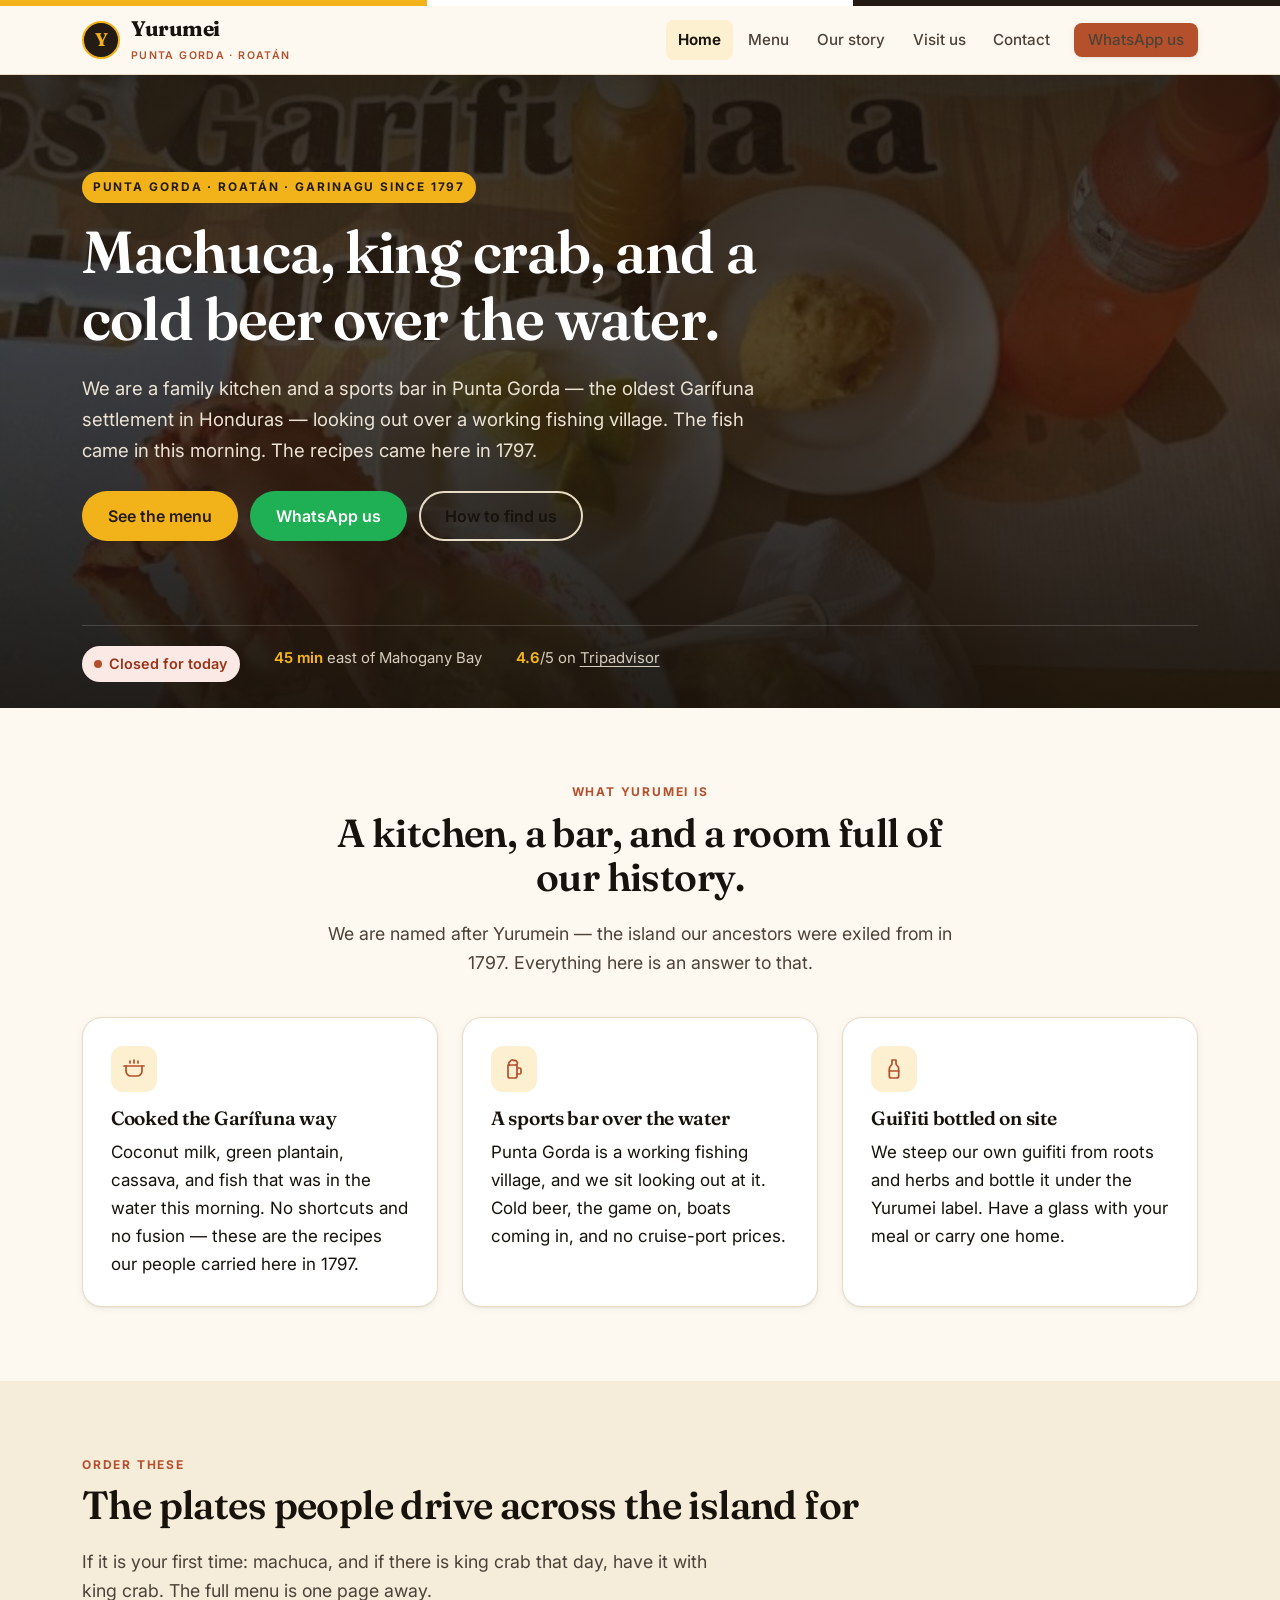
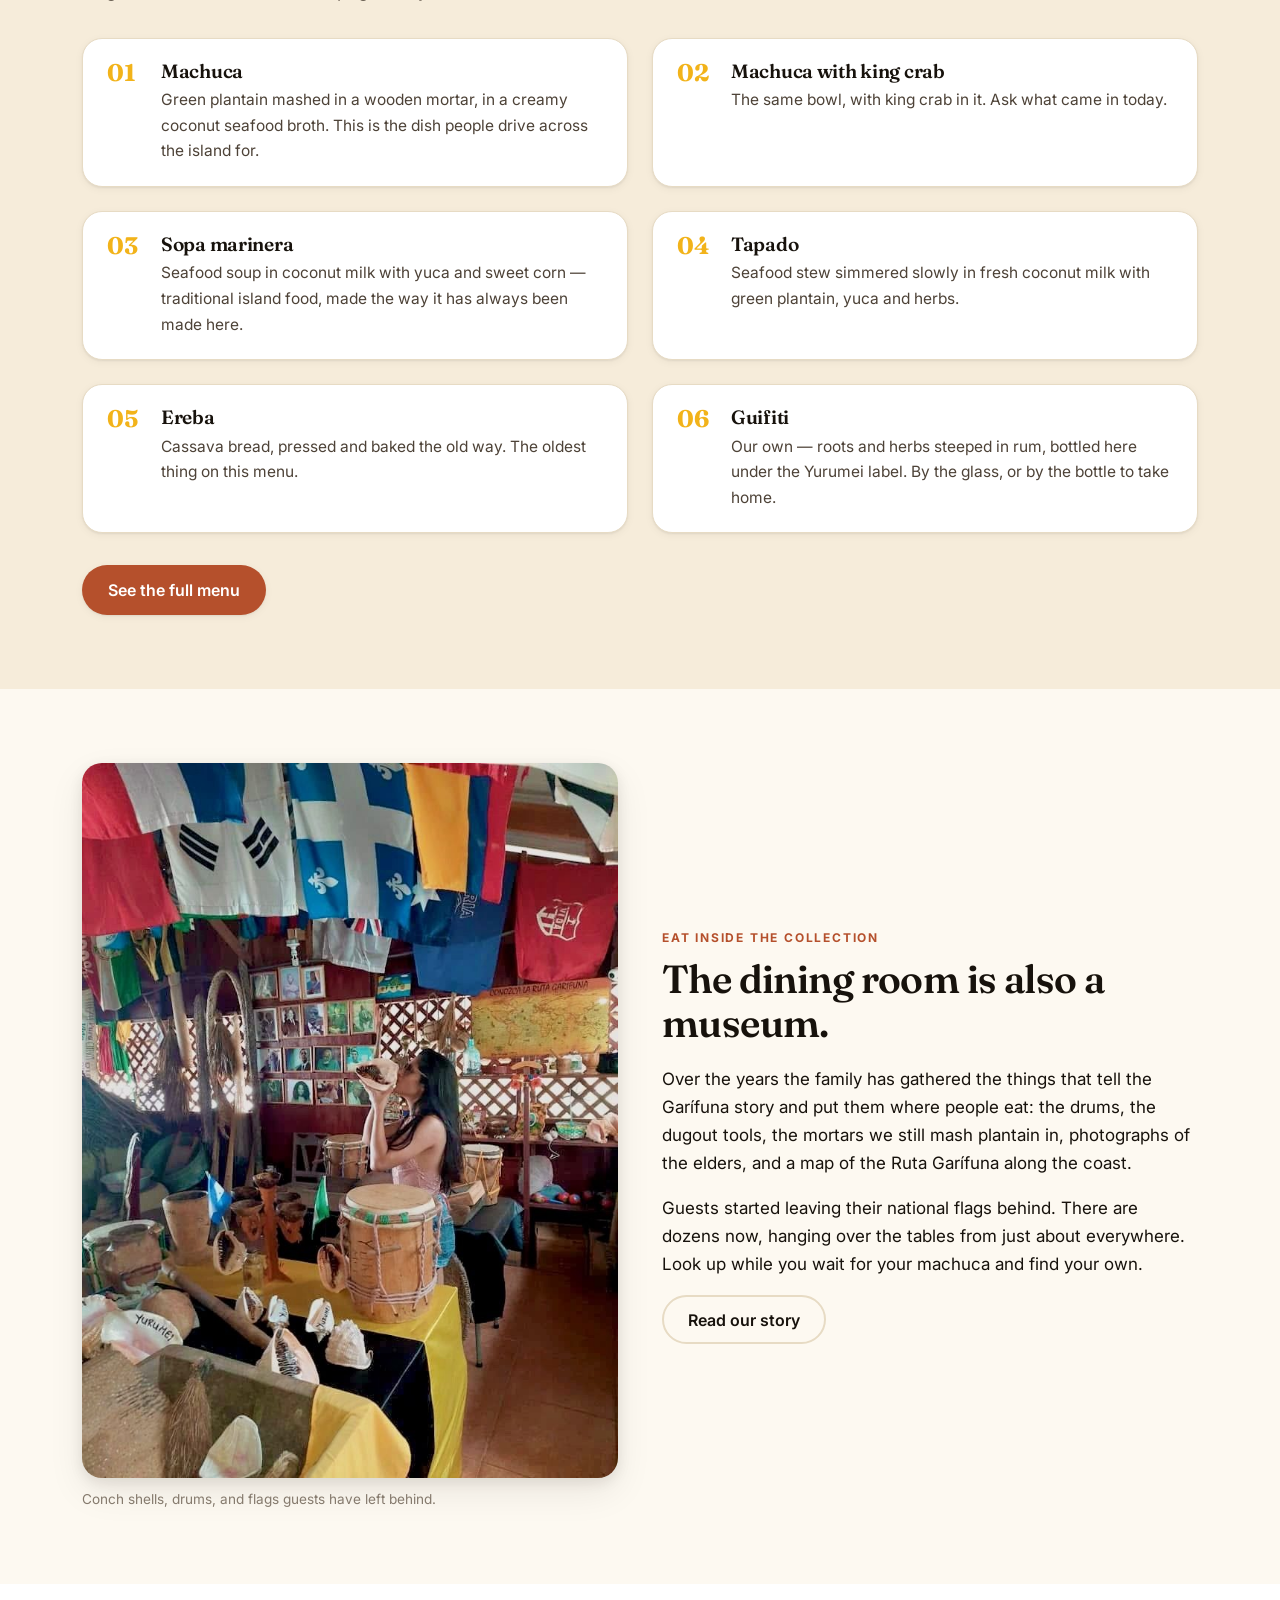
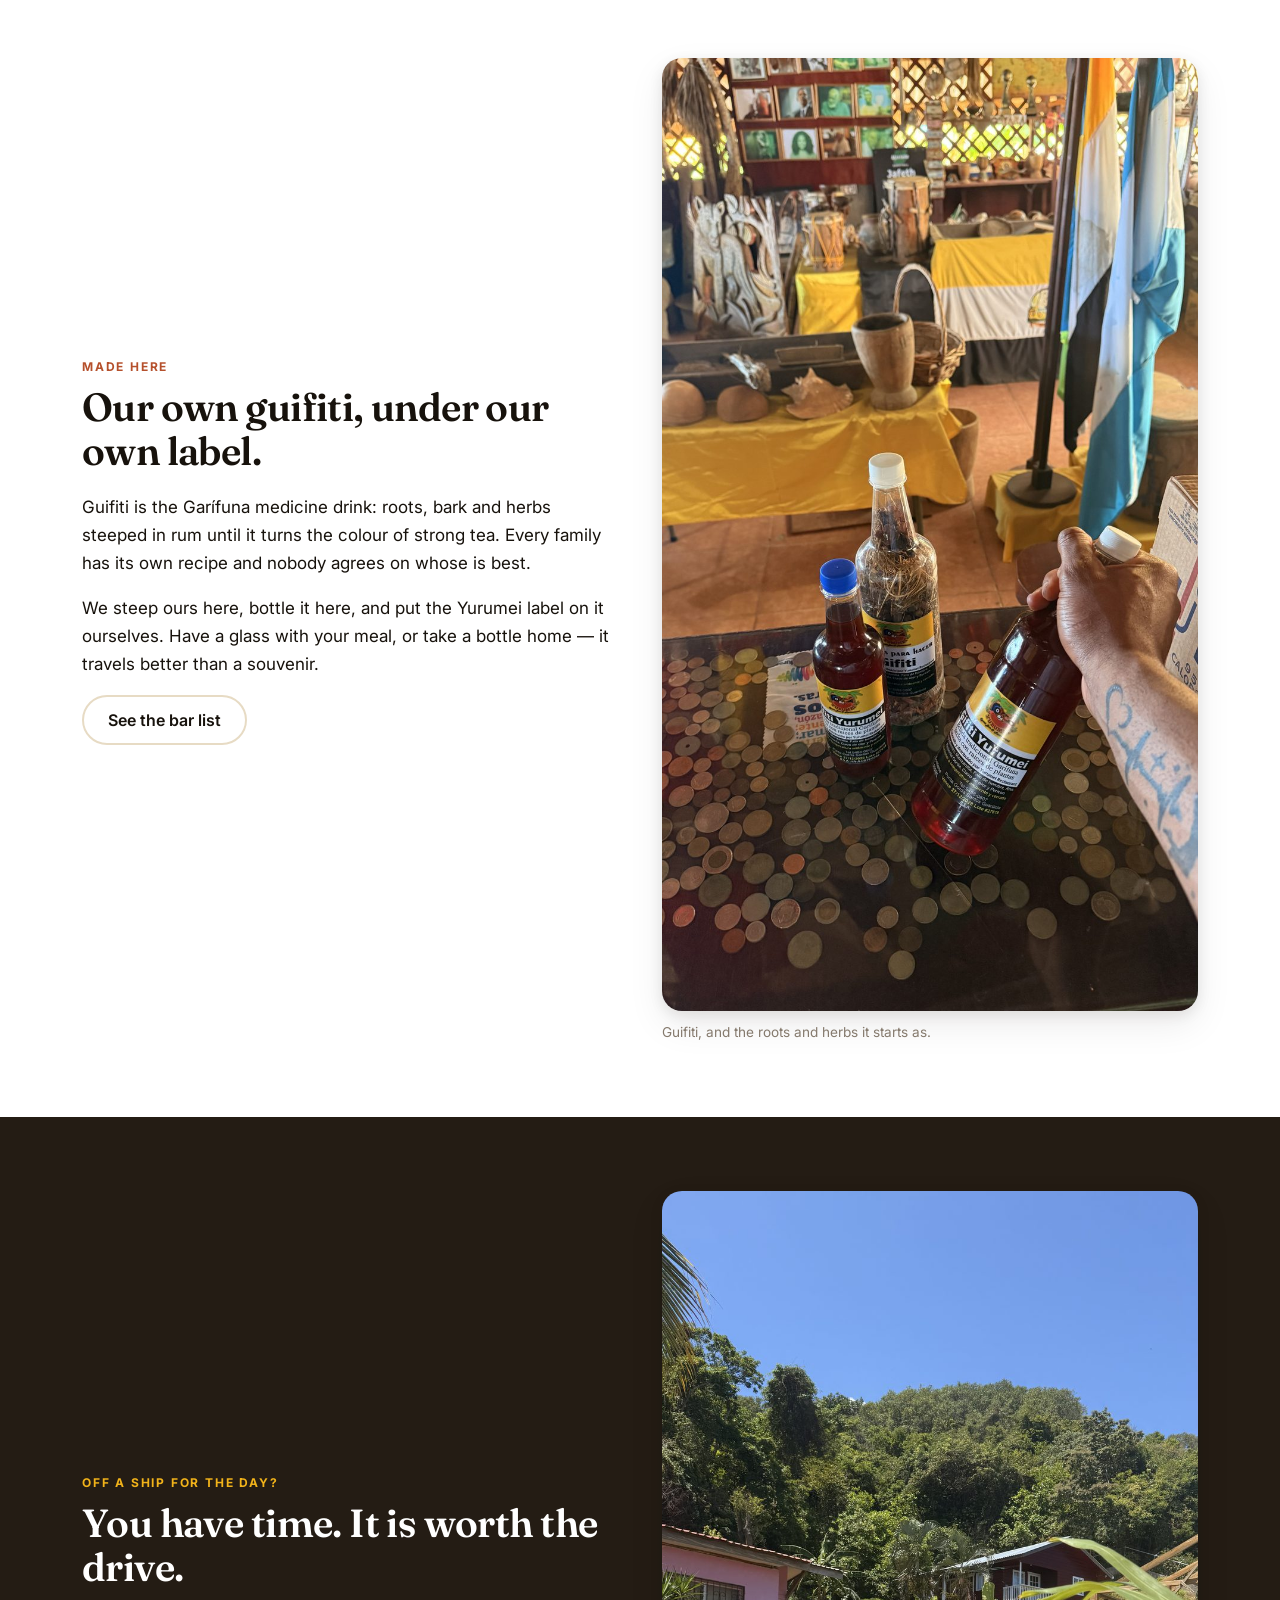
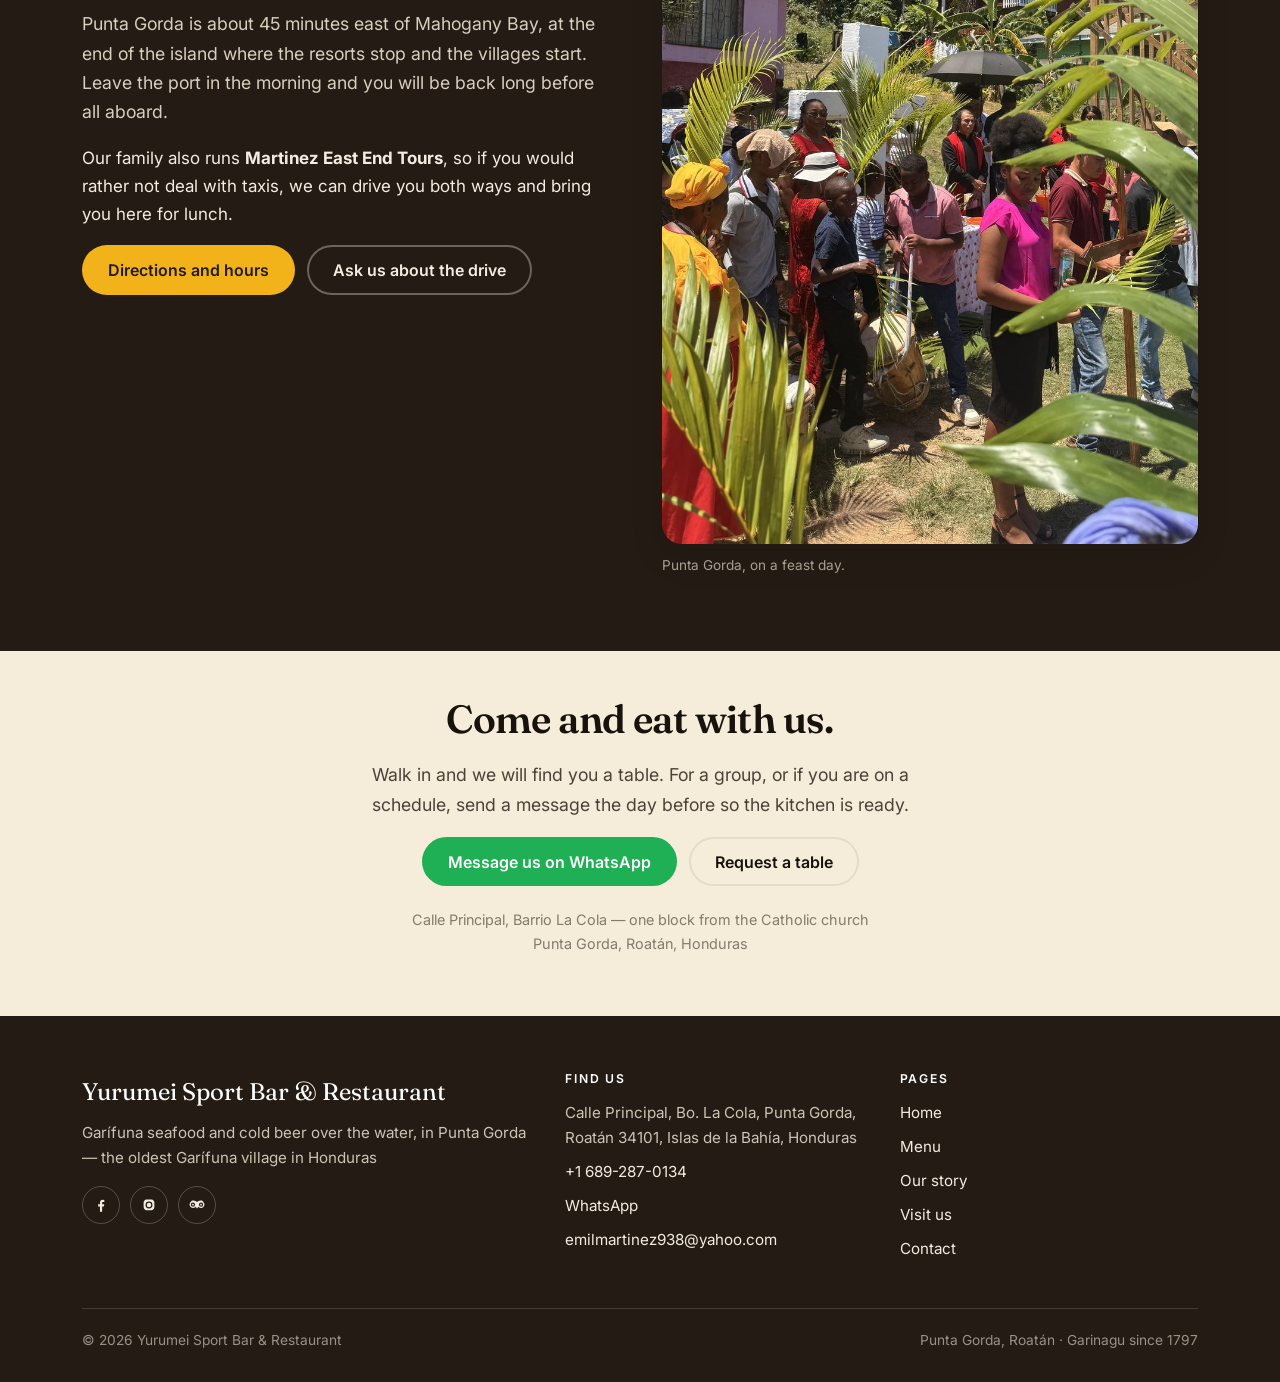
==== index.html @ ad124160 "Build the Yurumei restaurant website A static site for the family restaurant in Punta Gorda — six pa" ====
<!DOCTYPE html>
<html lang="en">
<head>
<meta charset="utf-8">
<meta name="viewport" content="width=device-width, initial-scale=1">
<title>Yurumei Sport Bar &amp; Restaurant | Garífuna seafood in Punta Gorda, Roatán</title>
<meta name="description" content="Garífuna seafood and cold beer over the water in Punta Gorda, Roatán. Machuca with king crab, sopa marinera, tapado, ereba and our own bottled guifiti — in the oldest Garífuna village in Honduras, on the east end of the island.">
<meta name="theme-color" content="#241c14">
<meta property="og:type" content="restaurant">
<meta property="og:title" content="Yurumei Sport Bar &amp; Restaurant | Punta Gorda, Roatán">
<meta property="og:description" content="Machuca with king crab, sopa marinera and our own guifiti, cooked the Garífuna way in Punta Gorda — the oldest Garífuna settlement in Honduras.">
<meta property="og:image" content="assets/img/tapado-lobster.jpg">
<meta property="og:locale" content="en_US">
<link rel="icon" href="data:image/svg+xml,%3Csvg xmlns='http://www.w3.org/2000/svg' viewBox='0 0 40 40'%3E%3Ccircle cx='20' cy='20' r='19' fill='%23241c14'/%3E%3Cpath d='M8 13h24M8 20h24M8 27h24' stroke='%23f2b31a' stroke-width='4.5' stroke-linecap='round'/%3E%3C/svg%3E">
<link rel="preconnect" href="https://fonts.googleapis.com">
<link rel="preconnect" href="https://fonts.gstatic.com" crossorigin>
<link rel="stylesheet" href="https://fonts.googleapis.com/css2?family=Fraunces:opsz,wght@9..144,500;9..144,600;9..144,700&family=Inter:wght@400;500;600;700&display=swap">
<link rel="stylesheet" href="assets/css/site.css">
</head>
<body data-schema>
<a class="skip" href="#main">Skip to content</a>
<div data-render="header"></div>

<main id="main">

  <!-- ================= HERO ================= -->
  <section class="hero">
    <div class="hero__media">
      <img src="assets/img/tapado-lobster.jpg" alt="A bowl of Garífuna seafood in coconut broth with lobster, machuca and lime on a yellow table">
    </div>
    <div class="wrap">
      <div class="hero__in">
        <span class="hero__kicker">Punta Gorda &middot; Roat&aacute;n &middot; Garinagu since 1797</span>
        <h1>Machuca, king crab, and a cold beer over the water.</h1>
        <p>We are a family kitchen and a sports bar in Punta Gorda &mdash; the oldest
           Garífuna settlement in Honduras &mdash; looking out over a working fishing
           village. The fish came in this morning. The recipes came here in 1797.</p>
        <div class="btn-row">
          <a class="btn btn--sun" href="menu.html">See the menu</a>
          <a class="btn btn--wa" data-wa="Hello Yurumei! I would like to ask about a table.">WhatsApp us</a>
          <a class="btn btn--ghost" href="visit.html">How to find us</a>
        </div>
      </div>
      <div class="hero__facts">
        <span data-render="open-now"></span>
        <span><b>45 min</b> east of Mahogany Bay</span>
        <span><b data-site="rating">4.6</b>/5 on <a data-ta target="_blank" rel="noopener" style="color:inherit">Tripadvisor</a></span>
      </div>
    </div>
  </section>

  <!-- ================= WHAT THIS PLACE IS ================= -->
  <section class="section">
    <div class="wrap">
      <div class="narrow center" style="margin-bottom:40px">
        <p class="eyebrow">What Yurumei is</p>
        <h2>A kitchen, a bar, and a room full of our history.</h2>
        <p class="lede">We are named after Yurumein &mdash; the island our ancestors were
           exiled from in 1797. Everything here is an answer to that.</p>
      </div>
      <div class="grid grid--3" data-render="pillars"></div>
    </div>
  </section>

  <!-- ================= SIGNATURE DISHES ================= -->
  <section class="section section--cream">
    <div class="wrap">
      <p class="eyebrow">Order these</p>
      <h2>The plates people drive across the island for</h2>
      <p class="lede narrow" style="margin-inline:0;margin-bottom:32px">
        If it is your first time: machuca, and if there is king crab that day, have it
        with king crab. The full menu is one page away.</p>
      <div class="grid grid--2" data-render="signatures"></div>
      <div class="btn-row" style="margin-top:32px">
        <a class="btn btn--primary" href="menu.html">See the full menu</a>
      </div>
    </div>
  </section>

  <!-- ================= THE COLLECTION ================= -->
  <section class="section">
    <div class="wrap split">
      <figure class="split__media" style="margin:0">
        <img src="assets/img/museum-drums.jpg" alt="Inside Yurumei: Garífuna drums, conch shells carved with the restaurant's name, family photographs and flags">
        <figcaption>Conch shells, drums, and flags guests have left behind.</figcaption>
      </figure>
      <div>
        <p class="eyebrow">Eat inside the collection</p>
        <h2>The dining room is also a museum.</h2>
        <p>Over the years the family has gathered the things that tell the Garífuna
           story and put them where people eat: the drums, the dugout tools, the
           mortars we still mash plantain in, photographs of the elders, and a map of
           the Ruta Garífuna along the coast.</p>
        <p>Guests started leaving their national flags behind. There are dozens now,
           hanging over the tables from just about everywhere. Look up while you wait
           for your machuca and find your own.</p>
        <a class="btn btn--ghost" href="about.html">Read our story</a>
      </div>
    </div>
  </section>

  <!-- ================= GUIFITI ================= -->
  <section class="section section--white">
    <div class="wrap split split--flip">
      <figure class="split__media" style="margin:0">
        <img src="assets/img/guifiti-bottles.jpg" alt="Bottles of guifiti with the Yurumei label, next to a jar of the roots and herbs it is made from">
        <figcaption>Guifiti, and the roots and herbs it starts as.</figcaption>
      </figure>
      <div>
        <p class="eyebrow">Made here</p>
        <h2>Our own guifiti, under our own label.</h2>
        <p>Guifiti is the Garífuna medicine drink: roots, bark and herbs steeped in
           rum until it turns the colour of strong tea. Every family has its own
           recipe and nobody agrees on whose is best.</p>
        <p>We steep ours here, bottle it here, and put the Yurumei label on it
           ourselves. Have a glass with your meal, or take a bottle home &mdash; it
           travels better than a souvenir.</p>
        <a class="btn btn--ghost" href="menu.html#drink">See the bar list</a>
      </div>
    </div>
  </section>

  <!-- ================= COMING FROM THE PORT ================= -->
  <section class="section section--char">
    <div class="wrap">
      <div class="split">
        <div>
          <p class="eyebrow">Off a ship for the day?</p>
          <h2>You have time. It is worth the drive.</h2>
          <p class="lede">Punta Gorda is about 45 minutes east of Mahogany Bay, at the
             end of the island where the resorts stop and the villages start. Leave the
             port in the morning and you will be back long before all&nbsp;aboard.</p>
          <p>Our family also runs <strong>Martinez East End Tours</strong>, so if you
             would rather not deal with taxis, we can drive you both ways and bring you
             here for lunch.</p>
          <div class="btn-row">
            <a class="btn btn--sun" href="visit.html">Directions and hours</a>
            <a class="btn btn--ghost" data-wa="Hello! We are coming off a cruise ship and would like to eat at Yurumei. Can you help with the drive?">Ask us about the drive</a>
          </div>
        </div>
        <figure class="split__media" style="margin:0">
          <img src="assets/img/punta-gorda.jpg" alt="Punta Gorda village on a feast day, with drums and palm fronds">
          <figcaption style="color:#a89e91">Punta Gorda, on a feast day.</figcaption>
        </figure>
      </div>
    </div>
  </section>

  <!-- ================= CTA ================= -->
  <section class="section section--tight section--cream">
    <div class="wrap center narrow">
      <h2>Come and eat with us.</h2>
      <p class="lede">Walk in and we will find you a table. For a group, or if you are
         on a schedule, send a message the day before so the kitchen is ready.</p>
      <div class="btn-row btn-row--center">
        <a class="btn btn--wa" data-wa="Hello Yurumei! I would like to request a table.">Message us on WhatsApp</a>
        <a class="btn btn--ghost" href="contact.html">Request a table</a>
      </div>
      <p class="small" style="margin-top:22px"><span data-site="street"></span><br><span data-site="village"></span>, Roat&aacute;n, Honduras</p>
    </div>
  </section>

</main>

<div data-render="footer"></div>
<script src="assets/js/data.js"></script>
<script src="assets/js/app.js"></script>
</body>
</html>
---- assets/css/site.css ----
/* =====================================================================
   Yurumei Restaurante — stylesheet
   Palette drawn from the Garífuna flag (black, white, yellow) with the
   sea and the terracotta floor of the dining room.
   ===================================================================== */

:root{
  --ink:        #17120c;
  --ink-soft:   #4d4237;
  --ink-faint:  #857a6d;
  --char:       #241c14;   /* deep brown-black, the flag's black */
  --yellow:     #f2b31a;   /* the flag's yellow */
  --yellow-lit: #ffd469;
  --yellow-pale:#fdf0d0;
  --terra:      #b5502c;   /* the floor tiles */
  --terra-dark: #8f3d1f;
  --sea:        #0e7f8c;
  --sea-deep:   #0a5a63;
  --cream:      #fdf9f1;
  --cream-deep: #f6ecda;
  --white:      #ffffff;
  --line:       #e7dbc4;

  --radius:    12px;
  --radius-lg: 20px;
  --shadow-sm: 0 1px 2px rgba(23,18,12,.06), 0 2px 8px rgba(23,18,12,.05);
  --shadow:    0 4px 14px rgba(23,18,12,.09), 0 14px 36px rgba(23,18,12,.08);
  --shadow-lg: 0 10px 28px rgba(23,18,12,.14), 0 28px 64px rgba(23,18,12,.16);

  --serif: "Fraunces", "Iowan Old Style", Georgia, "Times New Roman", serif;
  --sans:  "Inter", -apple-system, BlinkMacSystemFont, "Segoe UI", Roboto, Helvetica, Arial, sans-serif;

  --wrap: 1160px;
  --header-h: 68px;
}

*,*::before,*::after{ box-sizing:border-box; }

html{ scroll-behavior:smooth; -webkit-text-size-adjust:100%; scroll-padding-top:var(--header-h); }
@media (prefers-reduced-motion:reduce){
  html{ scroll-behavior:auto; }
  *,*::before,*::after{ animation-duration:.001ms!important; transition-duration:.001ms!important; }
}

body{
  margin:0;
  font-family:var(--sans);
  font-size:17px;
  line-height:1.65;
  color:var(--ink);
  background:var(--cream);
  -webkit-font-smoothing:antialiased;
}

img{ max-width:100%; display:block; }
a{ color:var(--sea); text-underline-offset:3px; }
a:hover{ color:var(--sea-deep); }

h1,h2,h3,h4{
  font-family:var(--serif);
  font-weight:600;
  line-height:1.13;
  letter-spacing:-.015em;
  color:var(--ink);
  margin:0 0 .5em;
}
h1{ font-size:clamp(2.1rem, 5.4vw, 3.7rem); }
h2{ font-size:clamp(1.6rem, 3.4vw, 2.45rem); }
h3{ font-size:1.2rem; }
p{ margin:0 0 1em; }

.wrap{ width:100%; max-width:var(--wrap); margin-inline:auto; padding-inline:22px; }
.section{ padding:74px 0; }
.section--tight{ padding:46px 0; }
.section--cream{ background:var(--cream-deep); }
.section--white{ background:var(--white); }
.section--char{ background:var(--char); color:#f3ece0; }
.section--char h2,.section--char h3{ color:var(--white); }
.section--char .lede{ color:#d8cebe; }
.center{ text-align:center; }
.narrow{ max-width:660px; margin-inline:auto; }

.eyebrow{
  font-size:.75rem; font-weight:700; letter-spacing:.15em; text-transform:uppercase;
  color:var(--terra); margin:0 0 .7em;
}
.section--char .eyebrow{ color:var(--yellow); }
.lede{ font-size:1.11rem; color:var(--ink-soft); }
.small{ font-size:.9rem; color:var(--ink-faint); }

/* The flag stripe — black / white / yellow. Used as a divider motif. */
.stripe{ height:6px; display:flex; }
.stripe i{ flex:1; }
.stripe i:nth-child(1){ background:var(--yellow); }
.stripe i:nth-child(2){ background:var(--white); }
.stripe i:nth-child(3){ background:var(--char); }

/* ---------- buttons ---------- */
.btn{
  display:inline-flex; align-items:center; justify-content:center; gap:.5em;
  font-family:var(--sans); font-size:1rem; font-weight:600; line-height:1;
  padding:.92em 1.5em; border:2px solid transparent; border-radius:999px;
  cursor:pointer; text-decoration:none; transition:transform .12s, box-shadow .12s, background .12s;
}
.btn:hover{ transform:translateY(-1px); }
.btn:active{ transform:translateY(0); }
.btn--primary{ background:var(--terra); color:var(--white); box-shadow:var(--shadow-sm); }
.btn--primary:hover{ background:var(--terra-dark); color:var(--white); box-shadow:var(--shadow); }
.btn--wa{ background:#1faf54; color:var(--white); }
.btn--wa:hover{ background:#178f44; color:var(--white); }
.btn--ghost{ background:transparent; color:var(--ink); border-color:var(--line); }
.btn--ghost:hover{ background:var(--white); color:var(--ink); border-color:var(--ink-faint); }
.section--char .btn--ghost{ color:#f3ece0; border-color:rgba(255,255,255,.32); }
.section--char .btn--ghost:hover{ background:rgba(255,255,255,.1); color:var(--white); }
.btn--sun{ background:var(--yellow); color:var(--char); }
.btn--sun:hover{ background:var(--yellow-lit); color:var(--char); }
.btn-row{ display:flex; flex-wrap:wrap; gap:12px; }
.btn-row--center{ justify-content:center; }

/* ---------- header ---------- */
.site-head{
  position:sticky; top:0; z-index:50;
  background:rgba(253,249,241,.94); backdrop-filter:blur(10px);
  border-bottom:1px solid var(--line);
}
.site-head__in{ display:flex; align-items:center; gap:18px; height:var(--header-h); }
.brand{ display:flex; align-items:center; gap:11px; text-decoration:none; margin-right:auto; }
.brand__mark{
  width:38px; height:38px; border-radius:50%; flex:none;
  background:var(--char); display:grid; place-items:center;
  font-family:var(--serif); font-size:1.15rem; font-weight:700; color:var(--yellow);
  border:2px solid var(--yellow);
}
.brand__name{ font-family:var(--serif); font-size:1.32rem; font-weight:700; color:var(--ink); letter-spacing:-.02em; line-height:1; }
.brand__sub{ display:block; font-family:var(--sans); font-size:.66rem; font-weight:600; letter-spacing:.13em; text-transform:uppercase; color:var(--terra); margin-top:3px; }

.nav{ display:flex; align-items:center; gap:4px; }
.nav a{
  font-size:.95rem; font-weight:500; color:var(--ink-soft); text-decoration:none;
  padding:.5em .78em; border-radius:8px;
}
.nav a:hover{ background:var(--cream-deep); color:var(--ink); }
.nav a[aria-current="page"]{ color:var(--ink); font-weight:650; background:var(--yellow-pale); }
.nav__cta{ margin-left:8px; }

.burger{
  display:none; width:42px; height:42px; border:1px solid var(--line); border-radius:10px;
  background:var(--white); cursor:pointer; padding:0; place-items:center;
}
.burger span{ display:block; width:18px; height:2px; background:var(--ink); box-shadow:0 -5px 0 var(--ink), 0 5px 0 var(--ink); }

@media (max-width:860px){
  .burger{ display:grid; }
  .nav{
    position:absolute; top:var(--header-h); left:0; right:0;
    flex-direction:column; align-items:stretch; gap:2px;
    background:var(--white); border-bottom:1px solid var(--line);
    padding:12px 18px 18px; box-shadow:var(--shadow);
  }
  .nav[hidden]{ display:none; }
  .nav a{ padding:.8em .6em; font-size:1.02rem; }
  .nav__cta{ margin:8px 0 0; }
  .nav .btn{ width:100%; }
}

/* ---------- hero ---------- */
.hero{ position:relative; background:var(--char); color:var(--white); overflow:hidden; }
.hero__media{ position:absolute; inset:0; }
.hero__media img{ width:100%; height:100%; object-fit:cover; object-position:center 62%; opacity:.5; }
.hero__media::after{
  content:""; position:absolute; inset:0;
  background:linear-gradient(180deg, rgba(23,18,12,.72) 0%, rgba(23,18,12,.5) 42%, rgba(23,18,12,.88) 100%);
}
.hero__in{ position:relative; padding:96px 0 84px; max-width:720px; }
.hero h1{ color:var(--white); margin-bottom:.35em; }
.hero__kicker{
  display:inline-flex; align-items:center; gap:.6em;
  font-size:.74rem; font-weight:700; letter-spacing:.16em; text-transform:uppercase;
  color:var(--char); background:var(--yellow); padding:.5em .9em; border-radius:999px; margin-bottom:1.3em;
}
.hero p{ font-size:1.16rem; color:#ece3d4; max-width:56ch; }
.hero .btn-row{ margin-top:26px; }
.hero__facts{
  position:relative; display:flex; flex-wrap:wrap; gap:0 34px;
  border-top:1px solid rgba(255,255,255,.16); padding:20px 0 26px;
  font-size:.93rem; color:#d8cebe;
}
.hero__facts b{ color:var(--yellow); font-weight:650; }

/* ---------- cards / grids ---------- */
.grid{ display:grid; gap:24px; }
.grid--3{ grid-template-columns:repeat(3,1fr); }
.grid--2{ grid-template-columns:repeat(2,1fr); }
@media (max-width:900px){ .grid--3{ grid-template-columns:1fr; } .grid--2{ grid-template-columns:1fr; } }

.card{
  background:var(--white); border:1px solid var(--line); border-radius:var(--radius-lg);
  padding:28px; box-shadow:var(--shadow-sm);
}
.card__icon{
  width:46px; height:46px; border-radius:12px; background:var(--yellow-pale);
  display:grid; place-items:center; margin-bottom:16px;
}
.card__icon svg{ width:24px; height:24px; stroke:var(--terra); fill:none; stroke-width:1.7; stroke-linecap:round; stroke-linejoin:round; }
.card h3{ margin-bottom:.4em; }
.card p:last-child{ margin-bottom:0; }

/* ---------- signature dishes ---------- */
.dish{
  display:flex; gap:18px; align-items:flex-start;
  background:var(--white); border:1px solid var(--line); border-radius:var(--radius-lg);
  padding:22px 24px; box-shadow:var(--shadow-sm);
}
.dish__num{
  font-family:var(--serif); font-size:1.5rem; font-weight:700; color:var(--yellow);
  line-height:1; flex:none; width:36px;
}
.dish h3{ margin-bottom:.25em; }
.dish p{ margin:0; color:var(--ink-soft); font-size:.97rem; }

/* ---------- menu ---------- */
.menu-section{ margin-bottom:52px; }
.menu-section__head{ border-bottom:3px solid var(--char); padding-bottom:10px; margin-bottom:6px; }
.menu-section__head h2{ margin:0; }
.menu-section__blurb{ color:var(--ink-soft); font-style:italic; margin:10px 0 22px; }

.menu-item{ display:flex; gap:14px; align-items:baseline; padding:16px 0; border-bottom:1px dashed var(--line); }
.menu-item:last-child{ border-bottom:0; }
.menu-item__body{ flex:1 1 auto; min-width:0; }
.menu-item__name{ font-family:var(--serif); font-size:1.14rem; font-weight:600; color:var(--ink); }
.menu-item__note{ margin:.3em 0 0; font-size:.95rem; color:var(--ink-soft); }
.menu-item__price{ font-family:var(--serif); font-size:1.1rem; font-weight:600; color:var(--terra); white-space:nowrap; flex:none; }
.menu-item__price--ask{ font-family:var(--sans); font-size:.85rem; font-weight:600; color:var(--ink-faint); }

.tag{
  display:inline-block; font-size:.68rem; font-weight:700; letter-spacing:.09em; text-transform:uppercase;
  background:var(--yellow-pale); color:var(--terra-dark); padding:.28em .6em; border-radius:5px;
  margin-left:.5em; vertical-align:2px; white-space:nowrap;
}

/* ---------- split feature ---------- */
.split{ display:grid; grid-template-columns:1fr 1fr; gap:44px; align-items:center; }
.split--flip .split__media{ order:2; }
@media (max-width:900px){ .split{ grid-template-columns:1fr; gap:28px; } .split--flip .split__media{ order:0; } }
.split__media img{ border-radius:var(--radius-lg); box-shadow:var(--shadow); width:100%; }
.split__media figcaption{ font-size:.85rem; color:var(--ink-faint); margin-top:10px; }

/* ---------- gallery ---------- */
.gal{ display:grid; grid-template-columns:repeat(3,1fr); gap:16px; }
@media (max-width:860px){ .gal{ grid-template-columns:repeat(2,1fr); } }
@media (max-width:520px){ .gal{ grid-template-columns:1fr; } }
.gal figure{ margin:0; }
.gal img{ width:100%; aspect-ratio:4/3; object-fit:cover; border-radius:var(--radius); box-shadow:var(--shadow-sm); }
.gal figcaption{ font-size:.85rem; color:var(--ink-faint); margin-top:8px; }

.vid{ margin:0; }
.vid video{ width:100%; border-radius:var(--radius); background:#000; box-shadow:var(--shadow-sm); }
.vid figcaption{ font-size:.85rem; color:var(--ink-faint); margin-top:8px; }

/* ---------- hours table ---------- */
.hours{ width:100%; border-collapse:collapse; }
.hours th{ text-align:left; font-size:.75rem; letter-spacing:.12em; text-transform:uppercase; color:var(--ink-faint); font-weight:700; padding-bottom:8px; }
.hours td{ padding:11px 0; border-bottom:1px solid var(--line); vertical-align:top; }
.hours tr:last-child td{ border-bottom:0; }
.hours__day{ font-weight:600; }
.hours__time{ text-align:right; white-space:nowrap; font-variant-numeric:tabular-nums; }
.hours__note{ display:block; font-size:.85rem; color:var(--ink-faint); font-weight:400; }
.hours tr[data-today]{ background:var(--yellow-pale); }
.hours tr[data-today] td{ border-bottom-color:var(--yellow); }
.open-now{
  display:inline-flex; align-items:center; gap:.5em; font-size:.9rem; font-weight:600;
  padding:.45em .85em; border-radius:999px; background:var(--cream-deep); color:var(--ink-soft);
}
.open-now::before{ content:""; width:8px; height:8px; border-radius:50%; background:var(--ink-faint); }
.open-now[data-state="open"]{ background:#e2f6e6; color:#1a6b32; }
.open-now[data-state="open"]::before{ background:#1faf54; }
.open-now[data-state="closed"]{ background:#fbe9e6; color:#9a3417; }
.open-now[data-state="closed"]::before{ background:var(--terra); }

/* ---------- directions ---------- */
.dir{ display:flex; gap:16px; padding:18px 0; border-bottom:1px solid var(--line); }
.dir:last-child{ border-bottom:0; }
.dir__time{ flex:none; width:132px; font-weight:650; color:var(--terra); font-size:.95rem; }
.dir h3{ font-size:1.05rem; margin-bottom:.25em; }
.dir p{ margin:0; color:var(--ink-soft); font-size:.96rem; }
@media (max-width:640px){ .dir{ flex-direction:column; gap:4px; } .dir__time{ width:auto; } }

.map-frame{ border:1px solid var(--line); border-radius:var(--radius-lg); overflow:hidden; box-shadow:var(--shadow-sm); background:var(--cream-deep); }
.map-frame iframe{ display:block; width:100%; height:380px; border:0; }

/* ---------- faq ---------- */
.faq details{
  background:var(--white); border:1px solid var(--line); border-radius:var(--radius);
  padding:0; margin-bottom:10px; overflow:hidden;
}
.faq summary{
  cursor:pointer; padding:17px 20px; font-weight:600; list-style:none;
  display:flex; justify-content:space-between; gap:14px; align-items:flex-start;
}
.faq summary::-webkit-details-marker{ display:none; }
.faq summary::after{ content:"+"; font-size:1.35rem; line-height:1; color:var(--terra); flex:none; }
.faq details[open] summary::after{ content:"–"; }
.faq details[open] summary{ background:var(--yellow-pale); }
.faq__body{ padding:16px 20px 20px; color:var(--ink-soft); }
.faq__body p:last-child{ margin-bottom:0; }

/* ---------- form ---------- */
.form-card{ background:var(--white); border:1px solid var(--line); border-radius:var(--radius-lg); padding:30px; box-shadow:var(--shadow-sm); }
.field{ margin-bottom:18px; }
.field label{ display:block; font-weight:600; font-size:.94rem; margin-bottom:6px; }
.field .hint{ font-weight:400; color:var(--ink-faint); font-size:.86rem; }
.field input,.field select,.field textarea{
  width:100%; font-family:var(--sans); font-size:1rem; color:var(--ink);
  padding:.75em .85em; border:1px solid var(--line); border-radius:10px; background:var(--cream);
}
.field input:focus,.field select:focus,.field textarea:focus{ outline:2px solid var(--yellow); outline-offset:1px; border-color:var(--yellow); }
.field textarea{ min-height:104px; resize:vertical; }
.field-row{ display:grid; grid-template-columns:1fr 1fr; gap:18px; }
@media (max-width:560px){ .field-row{ grid-template-columns:1fr; } }
.form-note{ font-size:.88rem; color:var(--ink-faint); margin-top:14px; }

/* ---------- callout ---------- */
.callout{
  background:var(--yellow-pale); border:1px solid var(--yellow);
  border-left:5px solid var(--yellow); border-radius:var(--radius);
  padding:20px 22px; margin:26px 0;
}
.callout h3{ font-size:1.05rem; margin-bottom:.35em; }
.callout p:last-child{ margin-bottom:0; }

/* ---------- footer ---------- */
.site-foot{ background:var(--char); color:#cdc3b4; padding:56px 0 30px; font-size:.95rem; }
.site-foot a{ color:#f3ece0; text-decoration:none; }
.site-foot a:hover{ color:var(--yellow); text-decoration:underline; }
.foot-grid{ display:grid; grid-template-columns:1.5fr 1fr 1fr; gap:36px; }
@media (max-width:800px){ .foot-grid{ grid-template-columns:1fr; gap:26px; } }
.site-foot h4{ color:var(--white); font-family:var(--sans); font-size:.76rem; letter-spacing:.14em; text-transform:uppercase; margin:0 0 14px; }
.site-foot ul{ list-style:none; margin:0; padding:0; }
.site-foot li{ margin-bottom:9px; }
.site-foot__brand{ font-family:var(--serif); font-size:1.5rem; color:var(--white); margin:0 0 .35em; }
.socials{ display:flex; gap:10px; margin-top:16px; }
.socials a{ width:38px; height:38px; border-radius:50%; border:1px solid rgba(255,255,255,.22); display:grid; place-items:center; }
.socials a:hover{ background:rgba(255,255,255,.1); }
.socials svg{ width:18px; height:18px; fill:currentColor; }
.foot-bottom{ border-top:1px solid rgba(255,255,255,.14); margin-top:38px; padding-top:20px; display:flex; flex-wrap:wrap; gap:10px 20px; justify-content:space-between; font-size:.86rem; color:#9a9084; }

/* ---------- misc ---------- */
.page-head{ background:var(--cream-deep); border-bottom:1px solid var(--line); padding:52px 0 44px; }
.page-head h1{ margin-bottom:.3em; }
.page-head p{ margin:0; max-width:62ch; }
.skip{ position:absolute; left:-9999px; }
.skip:focus{ left:12px; top:12px; z-index:100; background:var(--white); padding:10px 16px; border-radius:8px; box-shadow:var(--shadow); }
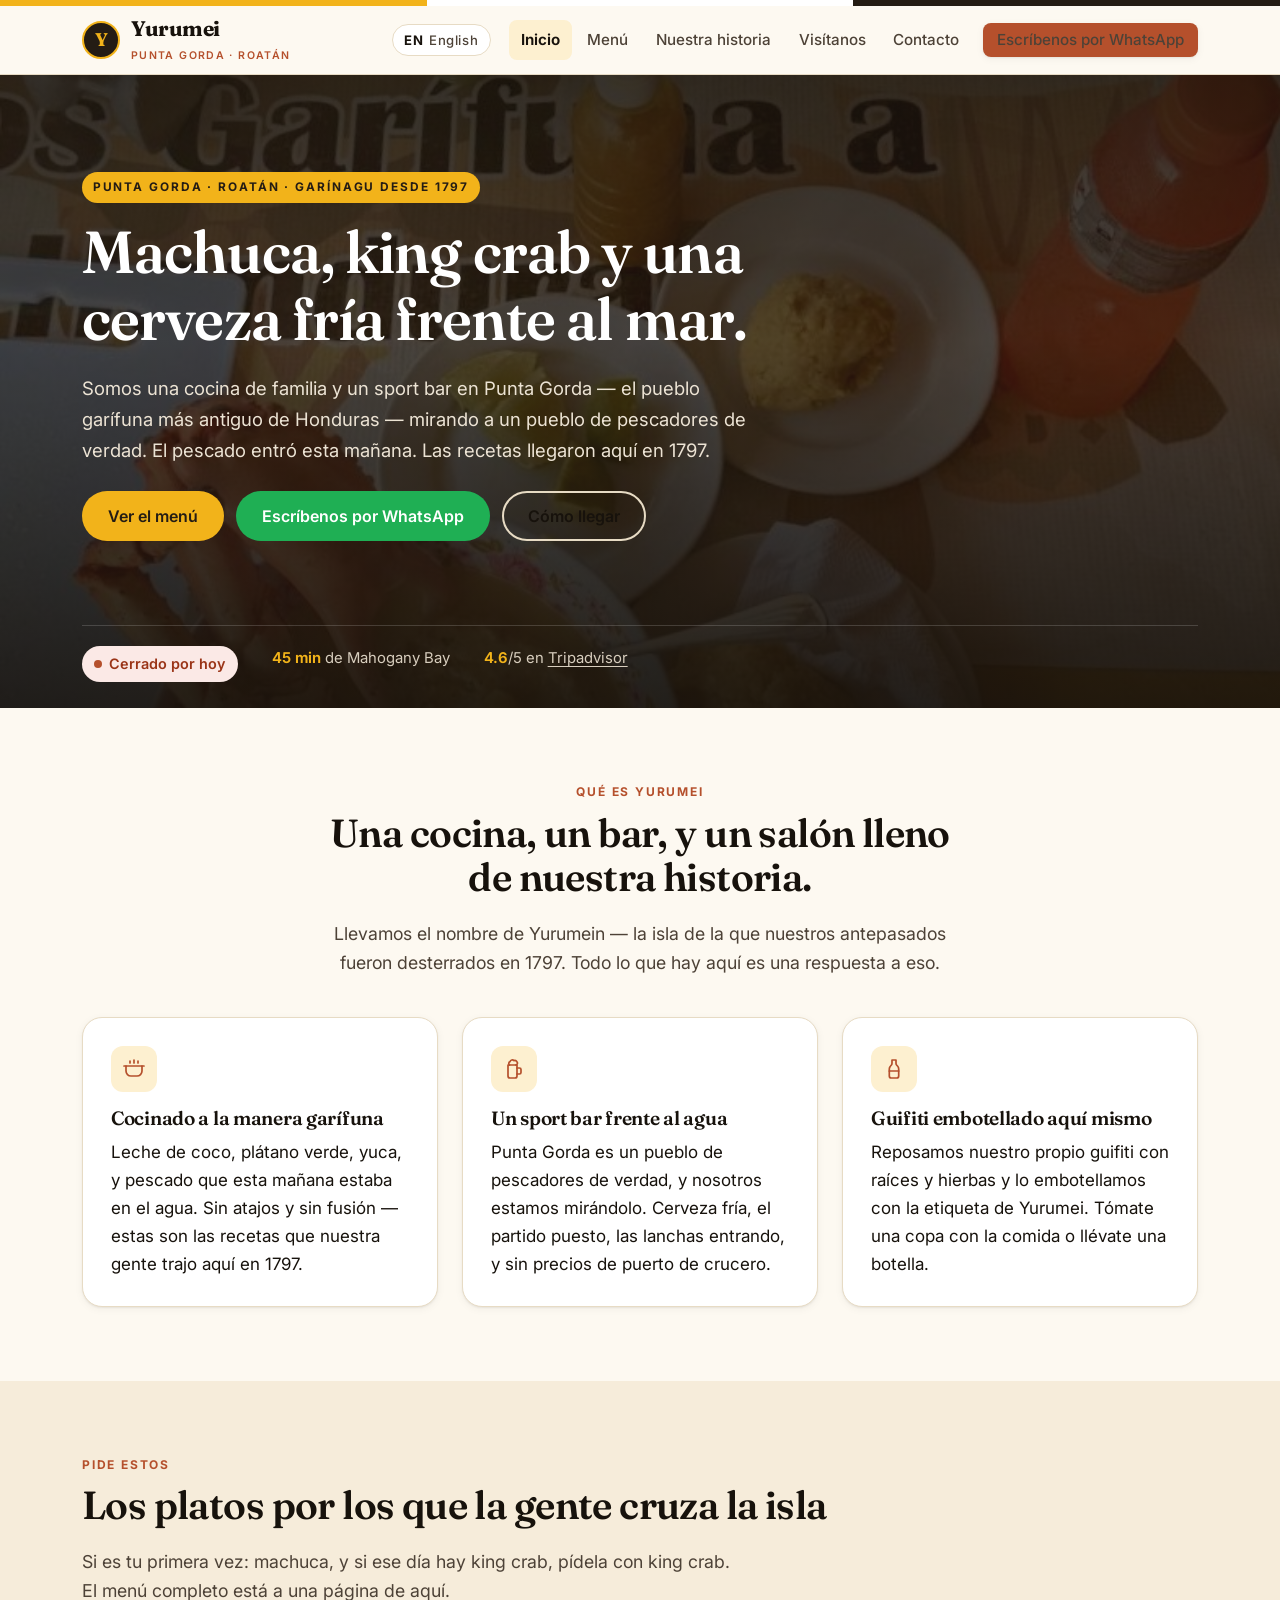
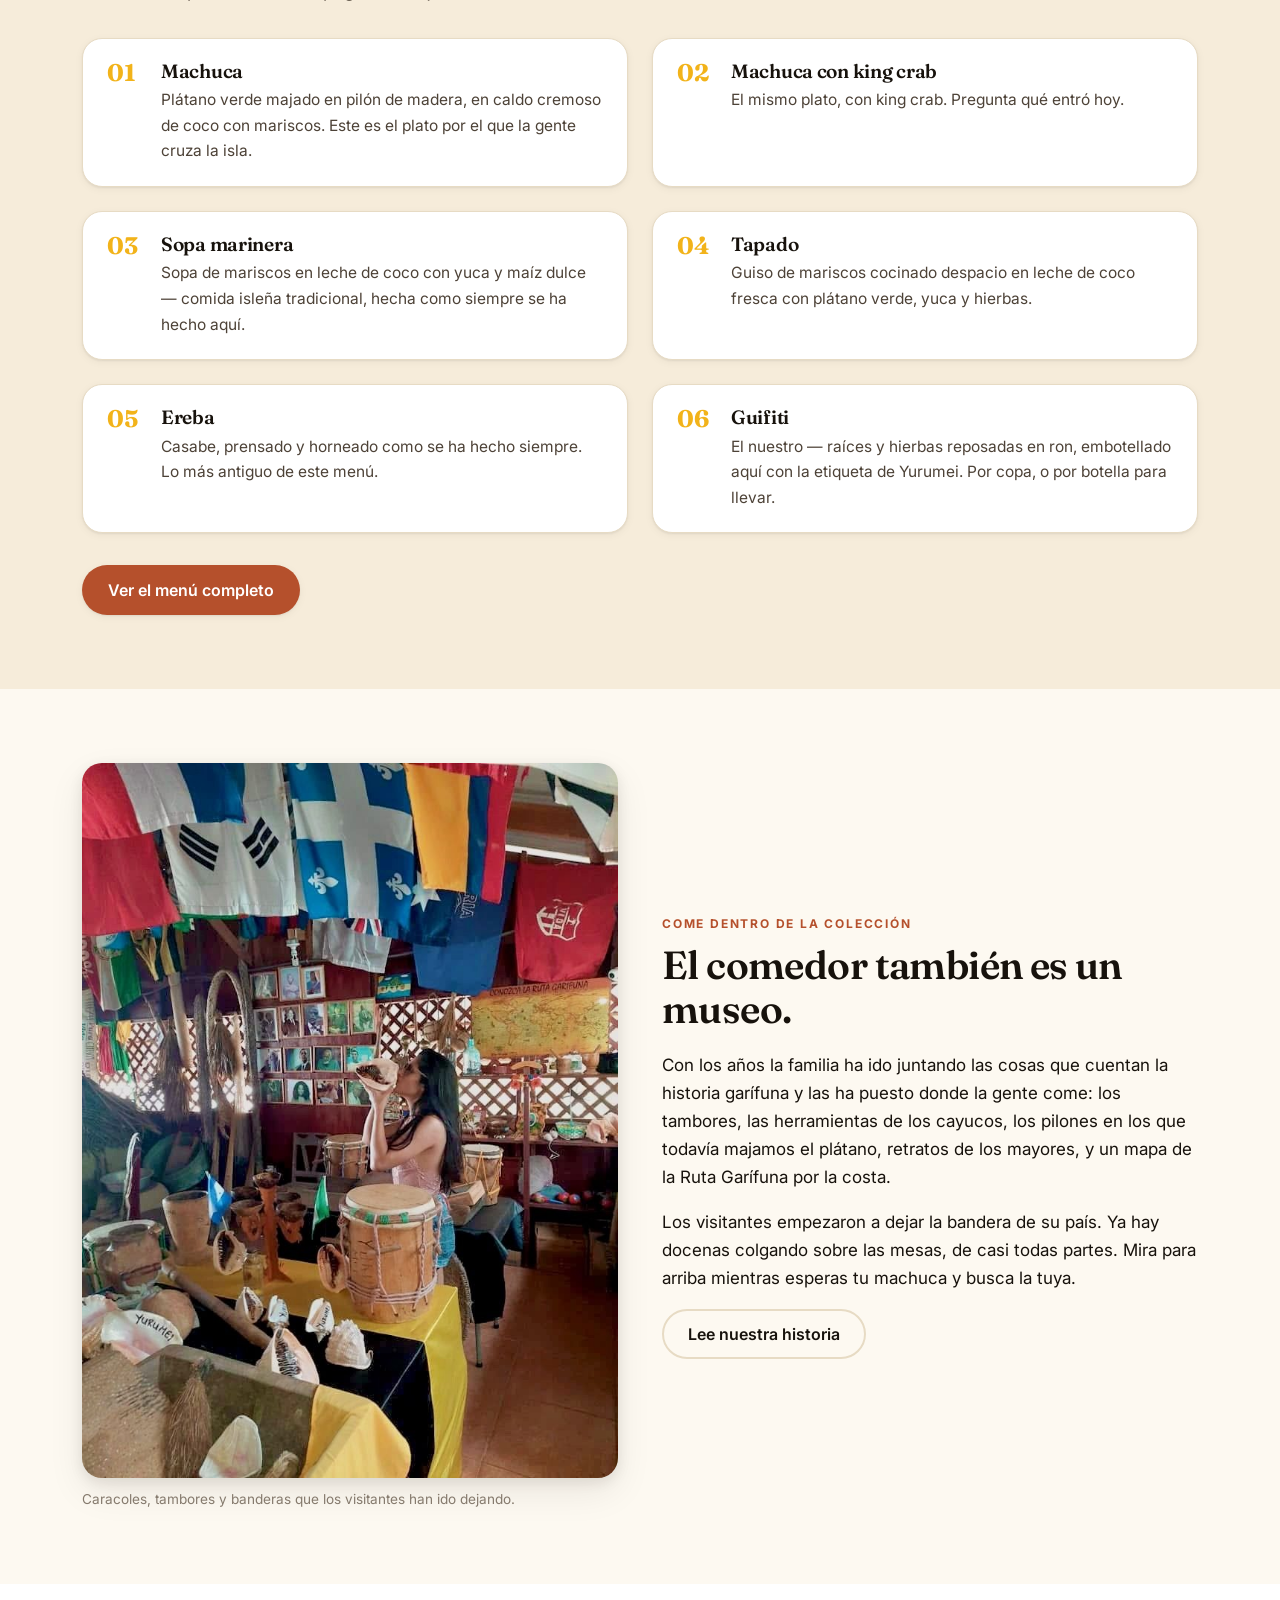
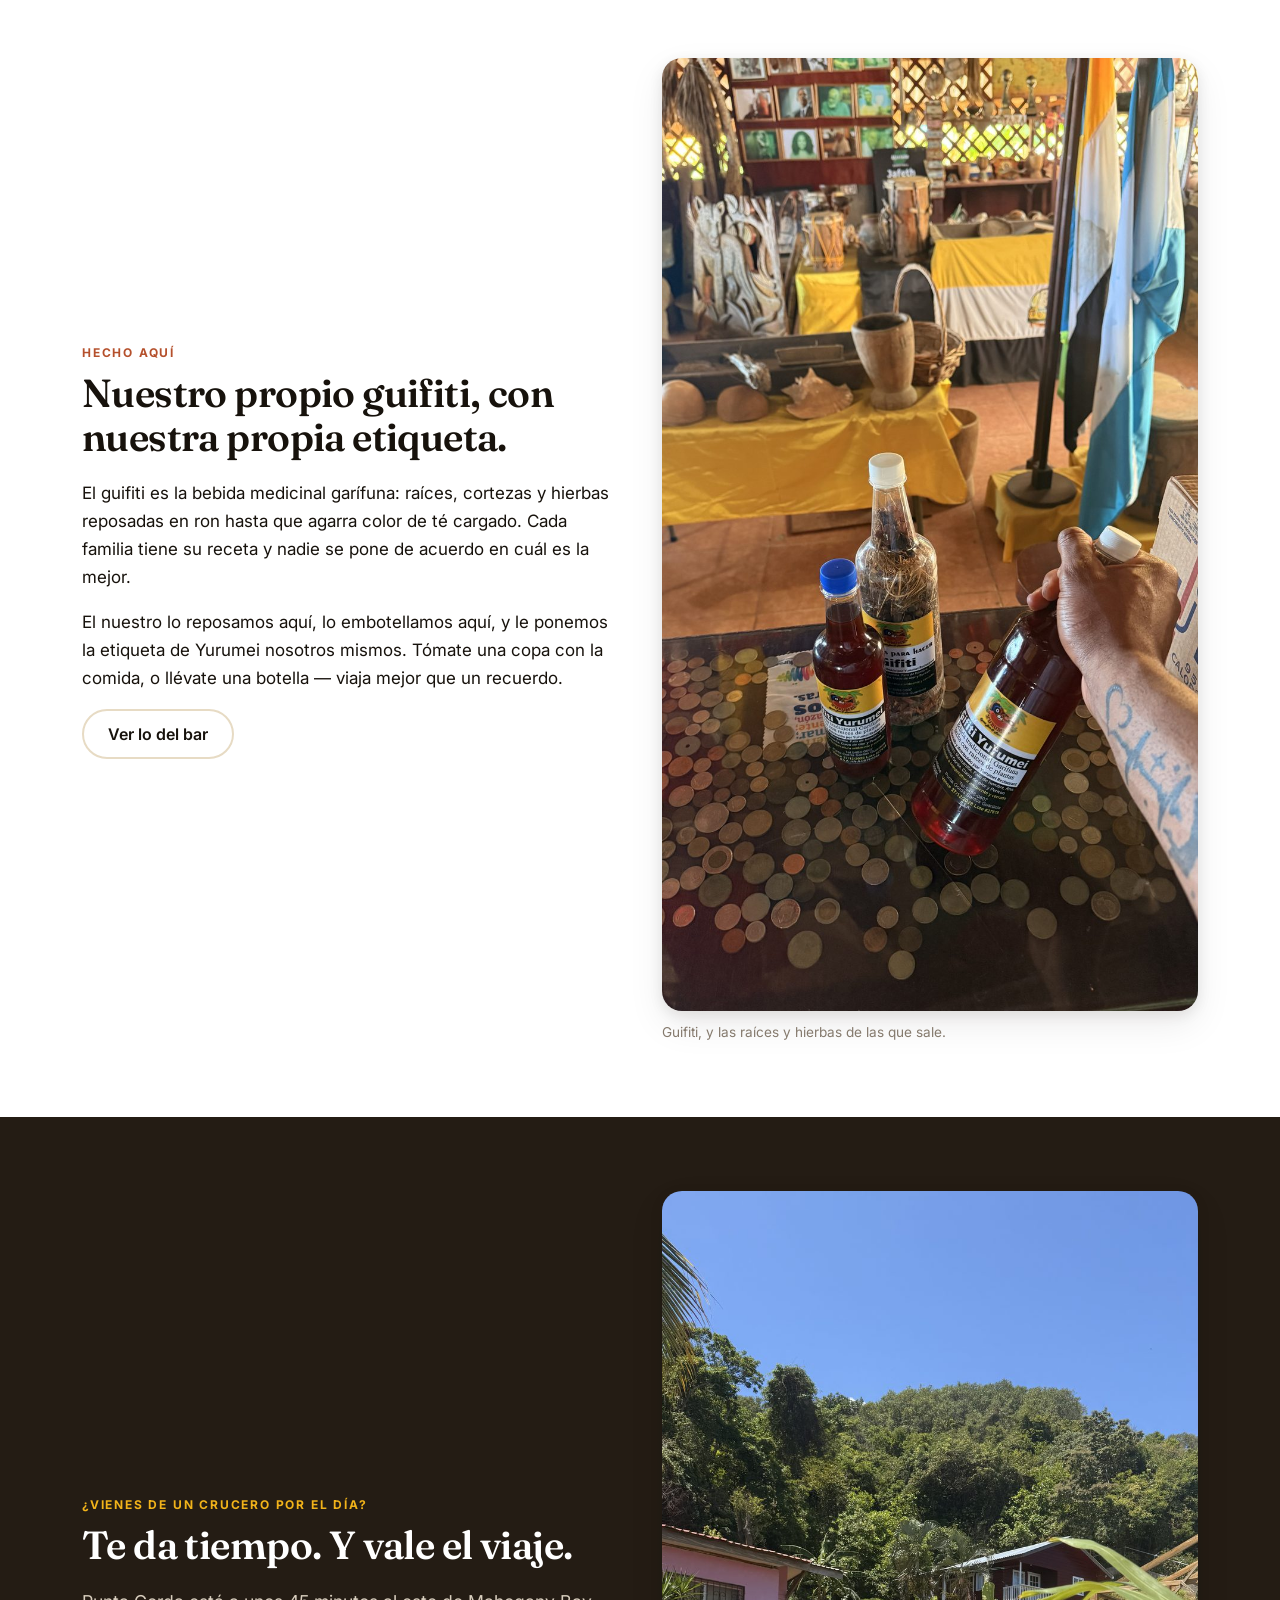
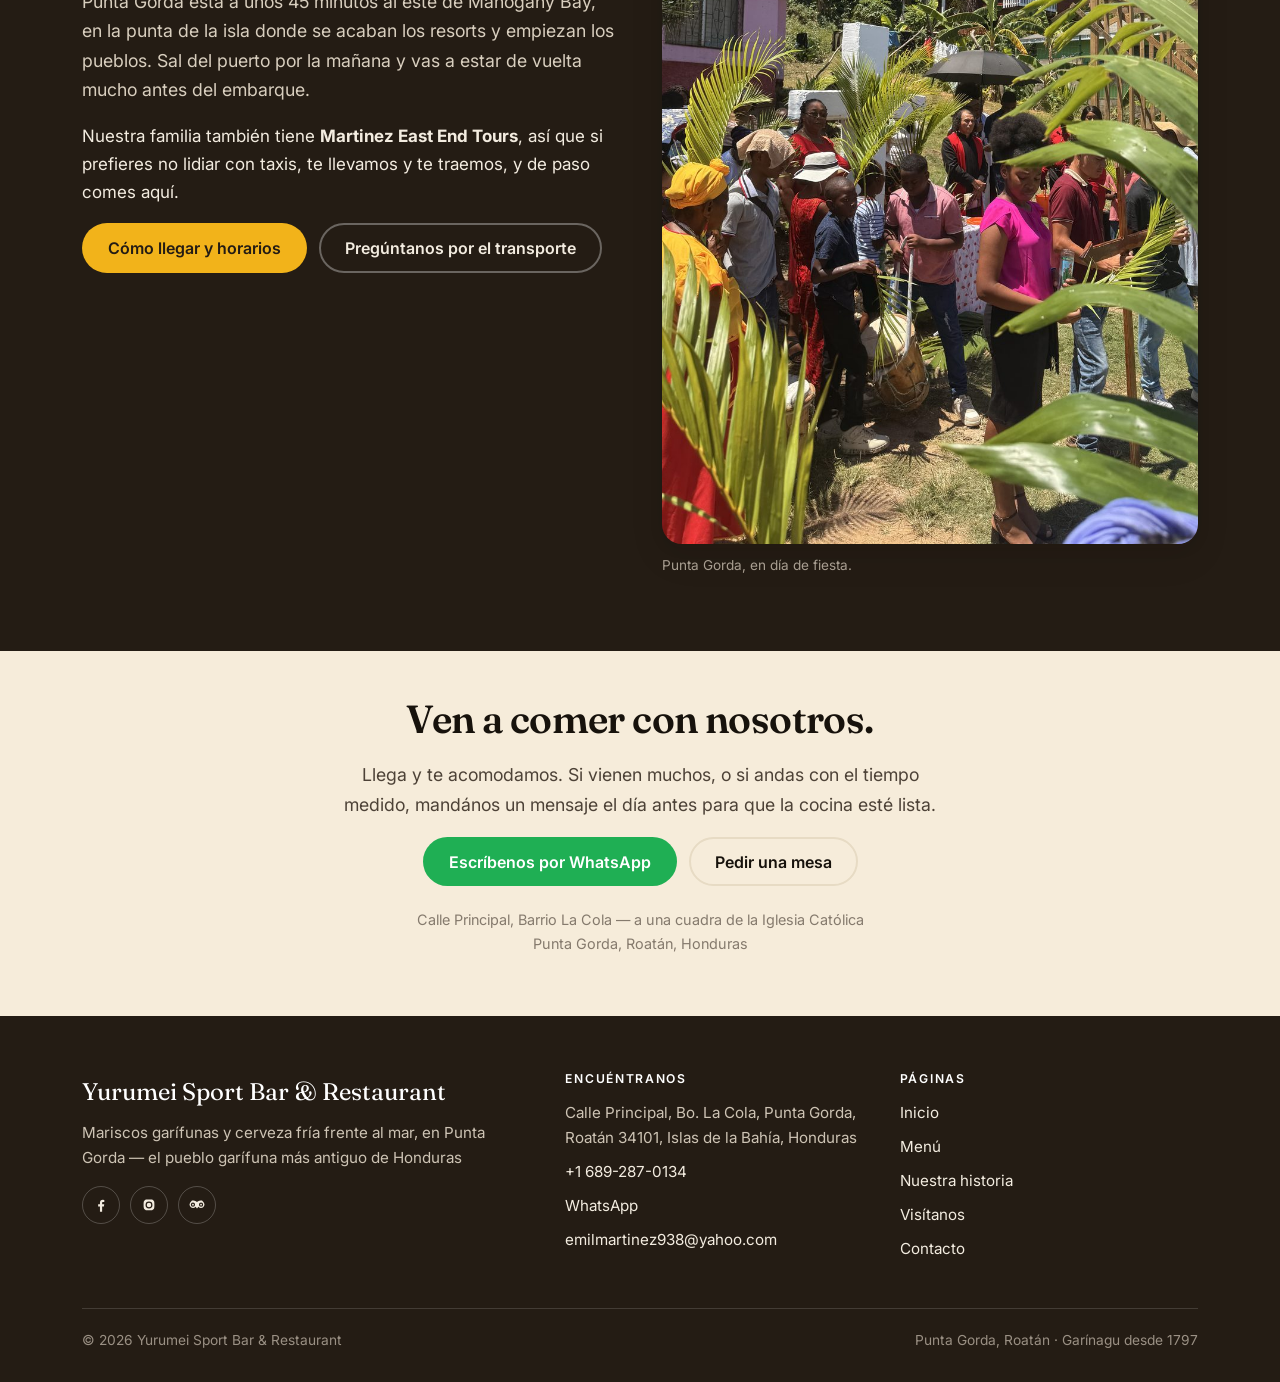
==== commit 204bd93d: "Make the site Spanish first, with an English switch Punta Gorda is in Honduras, so Spanish is the si" ====
--- a/index.html
+++ b/index.html
@@ -1,100 +1,91 @@
 <!DOCTYPE html>
-<html lang="en">
+<html lang="es">
 <head>
 <meta charset="utf-8">
 <meta name="viewport" content="width=device-width, initial-scale=1">
-<title>Yurumei Sport Bar &amp; Restaurant | Garífuna seafood in Punta Gorda, Roatán</title>
-<meta name="description" content="Garífuna seafood and cold beer over the water in Punta Gorda, Roatán. Machuca with king crab, sopa marinera, tapado, ereba and our own bottled guifiti — in the oldest Garífuna village in Honduras, on the east end of the island.">
+<title>Yurumei Sport Bar &amp; Restaurant | Comida garífuna en Punta Gorda, Roatán</title>
+<meta name="description" content="Mariscos garífunas y cerveza fría frente al mar en Punta Gorda, Roatán. Machuca con king crab, sopa marinera, tapado, ereba y nuestro propio guifiti — en el pueblo garífuna más antiguo de Honduras." data-en="Garífuna seafood and cold beer over the water in Punta Gorda, Roatán. Machuca with king crab, sopa marinera, tapado, ereba and our own bottled guifiti — in the oldest Garífuna village in Honduras.">
 <meta name="theme-color" content="#241c14">
 <meta property="og:type" content="restaurant">
 <meta property="og:title" content="Yurumei Sport Bar &amp; Restaurant | Punta Gorda, Roatán">
-<meta property="og:description" content="Machuca with king crab, sopa marinera and our own guifiti, cooked the Garífuna way in Punta Gorda — the oldest Garífuna settlement in Honduras.">
+<meta property="og:description" content="Machuca con king crab, sopa marinera y nuestro propio guifiti, cocinado a la manera garífuna en Punta Gorda.">
 <meta property="og:image" content="assets/img/tapado-lobster.jpg">
-<meta property="og:locale" content="en_US">
+<meta property="og:locale" content="es_HN">
+<meta property="og:locale:alternate" content="en_US">
 <link rel="icon" href="data:image/svg+xml,%3Csvg xmlns='http://www.w3.org/2000/svg' viewBox='0 0 40 40'%3E%3Ccircle cx='20' cy='20' r='19' fill='%23241c14'/%3E%3Cpath d='M8 13h24M8 20h24M8 27h24' stroke='%23f2b31a' stroke-width='4.5' stroke-linecap='round'/%3E%3C/svg%3E">
 <link rel="preconnect" href="https://fonts.googleapis.com">
 <link rel="preconnect" href="https://fonts.gstatic.com" crossorigin>
 <link rel="stylesheet" href="https://fonts.googleapis.com/css2?family=Fraunces:opsz,wght@9..144,500;9..144,600;9..144,700&family=Inter:wght@400;500;600;700&display=swap">
 <link rel="stylesheet" href="assets/css/site.css">
 </head>
-<body data-schema>
-<a class="skip" href="#main">Skip to content</a>
+<body data-schema data-title-en="Yurumei Sport Bar &amp; Restaurant | Garífuna seafood in Punta Gorda, Roatán">
+<a class="skip" href="#main" data-en="Skip to content">Saltar al contenido</a>
 <div data-render="header"></div>
 
 <main id="main">
 
-  <!-- ================= HERO ================= -->
+  <!-- ================= PORTADA ================= -->
   <section class="hero">
     <div class="hero__media">
-      <img src="assets/img/tapado-lobster.jpg" alt="A bowl of Garífuna seafood in coconut broth with lobster, machuca and lime on a yellow table">
+      <img src="assets/img/tapado-lobster.jpg" alt="Un plato de mariscos garífunas en caldo de coco con langosta, machuca y limón sobre una mesa amarilla">
     </div>
     <div class="wrap">
       <div class="hero__in">
-        <span class="hero__kicker">Punta Gorda &middot; Roat&aacute;n &middot; Garinagu since 1797</span>
-        <h1>Machuca, king crab, and a cold beer over the water.</h1>
-        <p>We are a family kitchen and a sports bar in Punta Gorda &mdash; the oldest
-           Garífuna settlement in Honduras &mdash; looking out over a working fishing
-           village. The fish came in this morning. The recipes came here in 1797.</p>
+        <span class="hero__kicker" data-en="Punta Gorda &middot; Roatán &middot; Garinagu since 1797">Punta Gorda &middot; Roat&aacute;n &middot; Gar&iacute;nagu desde 1797</span>
+        <h1 data-en="Machuca, king crab, and a cold beer over the water.">Machuca, king crab y una cerveza fr&iacute;a frente al mar.</h1>
+        <p data-en="We are a family kitchen and a sports bar in Punta Gorda — the oldest Garífuna settlement in Honduras — looking out over a working fishing village. The fish came in this morning. The recipes came here in 1797.">Somos una cocina de familia y un sport bar en Punta Gorda &mdash; el pueblo gar&iacute;funa m&aacute;s antiguo de Honduras &mdash; mirando a un pueblo de pescadores de verdad. El pescado entr&oacute; esta ma&ntilde;ana. Las recetas llegaron aqu&iacute; en 1797.</p>
         <div class="btn-row">
-          <a class="btn btn--sun" href="menu.html">See the menu</a>
-          <a class="btn btn--wa" data-wa="Hello Yurumei! I would like to ask about a table.">WhatsApp us</a>
-          <a class="btn btn--ghost" href="visit.html">How to find us</a>
+          <a class="btn btn--sun" href="menu.html" data-en="See the menu">Ver el men&uacute;</a>
+          <a class="btn btn--wa" data-wa="wa_hello" data-en="WhatsApp us">Escr&iacute;benos por WhatsApp</a>
+          <a class="btn btn--ghost" href="visit.html" data-en="How to find us">C&oacute;mo llegar</a>
         </div>
       </div>
       <div class="hero__facts">
         <span data-render="open-now"></span>
-        <span><b>45 min</b> east of Mahogany Bay</span>
-        <span><b data-site="rating">4.6</b>/5 on <a data-ta target="_blank" rel="noopener" style="color:inherit">Tripadvisor</a></span>
+        <span data-en="&lt;b&gt;45 min&lt;/b&gt; east of Mahogany Bay"><b>45 min</b> de Mahogany Bay</span>
+        <span data-en="&lt;b&gt;4.6&lt;/b&gt;/5 on &lt;a data-ta target=&quot;_blank&quot; rel=&quot;noopener&quot; style=&quot;color:inherit&quot;&gt;Tripadvisor&lt;/a&gt;"><b data-site="rating">4.6</b>/5 en <a data-ta target="_blank" rel="noopener" style="color:inherit">Tripadvisor</a></span>
       </div>
     </div>
   </section>
 
-  <!-- ================= WHAT THIS PLACE IS ================= -->
+  <!-- ================= QUÉ ES ESTE LUGAR ================= -->
   <section class="section">
     <div class="wrap">
       <div class="narrow center" style="margin-bottom:40px">
-        <p class="eyebrow">What Yurumei is</p>
-        <h2>A kitchen, a bar, and a room full of our history.</h2>
-        <p class="lede">We are named after Yurumein &mdash; the island our ancestors were
-           exiled from in 1797. Everything here is an answer to that.</p>
+        <p class="eyebrow" data-en="What Yurumei is">Qu&eacute; es Yurumei</p>
+        <h2 data-en="A kitchen, a bar, and a room full of our history.">Una cocina, un bar, y un sal&oacute;n lleno de nuestra historia.</h2>
+        <p class="lede" data-en="We are named after Yurumein — the island our ancestors were exiled from in 1797. Everything here is an answer to that.">Llevamos el nombre de Yurumein &mdash; la isla de la que nuestros antepasados fueron desterrados en 1797. Todo lo que hay aqu&iacute; es una respuesta a eso.</p>
       </div>
       <div class="grid grid--3" data-render="pillars"></div>
     </div>
   </section>
 
-  <!-- ================= SIGNATURE DISHES ================= -->
+  <!-- ================= PLATOS DE LA CASA ================= -->
   <section class="section section--cream">
     <div class="wrap">
-      <p class="eyebrow">Order these</p>
-      <h2>The plates people drive across the island for</h2>
-      <p class="lede narrow" style="margin-inline:0;margin-bottom:32px">
-        If it is your first time: machuca, and if there is king crab that day, have it
-        with king crab. The full menu is one page away.</p>
+      <p class="eyebrow" data-en="Order these">Pide estos</p>
+      <h2 data-en="The plates people drive across the island for">Los platos por los que la gente cruza la isla</h2>
+      <p class="lede narrow" style="margin-inline:0;margin-bottom:32px" data-en="If it is your first time: machuca, and if there is king crab that day, have it with king crab. The full menu is one page away.">Si es tu primera vez: machuca, y si ese d&iacute;a hay king crab, p&iacute;dela con king crab. El men&uacute; completo est&aacute; a una p&aacute;gina de aqu&iacute;.</p>
       <div class="grid grid--2" data-render="signatures"></div>
       <div class="btn-row" style="margin-top:32px">
-        <a class="btn btn--primary" href="menu.html">See the full menu</a>
+        <a class="btn btn--primary" href="menu.html" data-en="See the full menu">Ver el men&uacute; completo</a>
       </div>
     </div>
   </section>
 
-  <!-- ================= THE COLLECTION ================= -->
+  <!-- ================= LA COLECCIÓN ================= -->
   <section class="section">
     <div class="wrap split">
       <figure class="split__media" style="margin:0">
-        <img src="assets/img/museum-drums.jpg" alt="Inside Yurumei: Garífuna drums, conch shells carved with the restaurant's name, family photographs and flags">
-        <figcaption>Conch shells, drums, and flags guests have left behind.</figcaption>
+        <img src="assets/img/museum-drums.jpg" alt="Por dentro de Yurumei: tambores garífunas, caracoles tallados con el nombre del restaurante, fotos de familia y banderas">
+        <figcaption data-en="Conch shells, drums, and flags guests have left behind.">Caracoles, tambores y banderas que los visitantes han ido dejando.</figcaption>
       </figure>
       <div>
-        <p class="eyebrow">Eat inside the collection</p>
-        <h2>The dining room is also a museum.</h2>
-        <p>Over the years the family has gathered the things that tell the Garífuna
-           story and put them where people eat: the drums, the dugout tools, the
-           mortars we still mash plantain in, photographs of the elders, and a map of
-           the Ruta Garífuna along the coast.</p>
-        <p>Guests started leaving their national flags behind. There are dozens now,
-           hanging over the tables from just about everywhere. Look up while you wait
-           for your machuca and find your own.</p>
-        <a class="btn btn--ghost" href="about.html">Read our story</a>
+        <p class="eyebrow" data-en="Eat inside the collection">Come dentro de la colecci&oacute;n</p>
+        <h2 data-en="The dining room is also a museum.">El comedor tambi&eacute;n es un museo.</h2>
+        <p data-en="Over the years the family has gathered the things that tell the Garífuna story and put them where people eat: the drums, the dugout tools, the mortars we still mash plantain in, photographs of the elders, and a map of the Ruta Garífuna along the coast.">Con los a&ntilde;os la familia ha ido juntando las cosas que cuentan la historia gar&iacute;funa y las ha puesto donde la gente come: los tambores, las herramientas de los cayucos, los pilones en los que todav&iacute;a majamos el pl&aacute;tano, retratos de los mayores, y un mapa de la Ruta Gar&iacute;funa por la costa.</p>
+        <p data-en="Guests started leaving their national flags behind. There are dozens now, hanging over the tables from just about everywhere. Look up while you wait for your machuca and find your own.">Los visitantes empezaron a dejar la bandera de su pa&iacute;s. Ya hay docenas colgando sobre las mesas, de casi todas partes. Mira para arriba mientras esperas tu machuca y busca la tuya.</p>
+        <a class="btn btn--ghost" href="about.html" data-en="Read our story">Lee nuestra historia</a>
       </div>
     </div>
   </section>
@@ -103,58 +94,49 @@
   <section class="section section--white">
     <div class="wrap split split--flip">
       <figure class="split__media" style="margin:0">
-        <img src="assets/img/guifiti-bottles.jpg" alt="Bottles of guifiti with the Yurumei label, next to a jar of the roots and herbs it is made from">
-        <figcaption>Guifiti, and the roots and herbs it starts as.</figcaption>
+        <img src="assets/img/guifiti-bottles.jpg" alt="Botellas de guifiti con la etiqueta de Yurumei, junto a un frasco con las raíces y hierbas con que se hace">
+        <figcaption data-en="Guifiti, and the roots and herbs it starts as.">Guifiti, y las ra&iacute;ces y hierbas de las que sale.</figcaption>
       </figure>
       <div>
-        <p class="eyebrow">Made here</p>
-        <h2>Our own guifiti, under our own label.</h2>
-        <p>Guifiti is the Garífuna medicine drink: roots, bark and herbs steeped in
-           rum until it turns the colour of strong tea. Every family has its own
-           recipe and nobody agrees on whose is best.</p>
-        <p>We steep ours here, bottle it here, and put the Yurumei label on it
-           ourselves. Have a glass with your meal, or take a bottle home &mdash; it
-           travels better than a souvenir.</p>
-        <a class="btn btn--ghost" href="menu.html#drink">See the bar list</a>
+        <p class="eyebrow" data-en="Made here">Hecho aqu&iacute;</p>
+        <h2 data-en="Our own guifiti, under our own label.">Nuestro propio guifiti, con nuestra propia etiqueta.</h2>
+        <p data-en="Guifiti is the Garífuna medicine drink: roots, bark and herbs steeped in rum until it turns the colour of strong tea. Every family has its own recipe and nobody agrees on whose is best.">El guifiti es la bebida medicinal gar&iacute;funa: ra&iacute;ces, cortezas y hierbas reposadas en ron hasta que agarra color de t&eacute; cargado. Cada familia tiene su receta y nadie se pone de acuerdo en cu&aacute;l es la mejor.</p>
+        <p data-en="We steep ours here, bottle it here, and put the Yurumei label on it ourselves. Have a glass with your meal, or take a bottle home — it travels better than a souvenir.">El nuestro lo reposamos aqu&iacute;, lo embotellamos aqu&iacute;, y le ponemos la etiqueta de Yurumei nosotros mismos. T&oacute;mate una copa con la comida, o ll&eacute;vate una botella &mdash; viaja mejor que un recuerdo.</p>
+        <a class="btn btn--ghost" href="menu.html#bar" data-en="See the bar list">Ver lo del bar</a>
       </div>
     </div>
   </section>
 
-  <!-- ================= COMING FROM THE PORT ================= -->
+  <!-- ================= DESDE EL PUERTO ================= -->
   <section class="section section--char">
     <div class="wrap">
       <div class="split">
         <div>
-          <p class="eyebrow">Off a ship for the day?</p>
-          <h2>You have time. It is worth the drive.</h2>
-          <p class="lede">Punta Gorda is about 45 minutes east of Mahogany Bay, at the
-             end of the island where the resorts stop and the villages start. Leave the
-             port in the morning and you will be back long before all&nbsp;aboard.</p>
-          <p>Our family also runs <strong>Martinez East End Tours</strong>, so if you
-             would rather not deal with taxis, we can drive you both ways and bring you
-             here for lunch.</p>
+          <p class="eyebrow" data-en="Off a ship for the day?">&iquest;Vienes de un crucero por el d&iacute;a?</p>
+          <h2 data-en="You have time. It is worth the drive.">Te da tiempo. Y vale el viaje.</h2>
+          <p class="lede" data-en="Punta Gorda is about 45 minutes east of Mahogany Bay, at the end of the island where the resorts stop and the villages start. Leave the port in the morning and you will be back long before all&nbsp;aboard.">Punta Gorda est&aacute; a unos 45 minutos al este de Mahogany Bay, en la punta de la isla donde se acaban los resorts y empiezan los pueblos. Sal del puerto por la ma&ntilde;ana y vas a estar de vuelta mucho antes del embarque.</p>
+          <p data-en="Our family also runs &lt;strong&gt;Martinez East End Tours&lt;/strong&gt;, so if you would rather not deal with taxis, we can drive you both ways and bring you here for lunch.">Nuestra familia tambi&eacute;n tiene <strong>Martinez East End Tours</strong>, as&iacute; que si prefieres no lidiar con taxis, te llevamos y te traemos, y de paso comes aqu&iacute;.</p>
           <div class="btn-row">
-            <a class="btn btn--sun" href="visit.html">Directions and hours</a>
-            <a class="btn btn--ghost" data-wa="Hello! We are coming off a cruise ship and would like to eat at Yurumei. Can you help with the drive?">Ask us about the drive</a>
+            <a class="btn btn--sun" href="visit.html" data-en="Directions and hours">C&oacute;mo llegar y horarios</a>
+            <a class="btn btn--ghost" data-wa="¡Hola! Venimos de un crucero y queremos comer en Yurumei. ¿Nos pueden ayudar con el transporte?" data-en="Ask us about the drive">Preg&uacute;ntanos por el transporte</a>
           </div>
         </div>
         <figure class="split__media" style="margin:0">
-          <img src="assets/img/punta-gorda.jpg" alt="Punta Gorda village on a feast day, with drums and palm fronds">
-          <figcaption style="color:#a89e91">Punta Gorda, on a feast day.</figcaption>
+          <img src="assets/img/punta-gorda.jpg" alt="El pueblo de Punta Gorda en día de fiesta, con tambores y hojas de palma">
+          <figcaption style="color:#a89e91" data-en="Punta Gorda, on a feast day.">Punta Gorda, en d&iacute;a de fiesta.</figcaption>
         </figure>
       </div>
     </div>
   </section>
 
-  <!-- ================= CTA ================= -->
+  <!-- ================= CIERRE ================= -->
   <section class="section section--tight section--cream">
     <div class="wrap center narrow">
-      <h2>Come and eat with us.</h2>
-      <p class="lede">Walk in and we will find you a table. For a group, or if you are
-         on a schedule, send a message the day before so the kitchen is ready.</p>
+      <h2 data-en="Come and eat with us.">Ven a comer con nosotros.</h2>
+      <p class="lede" data-en="Walk in and we will find you a table. For a group, or if you are on a schedule, send a message the day before so the kitchen is ready.">Llega y te acomodamos. Si vienen muchos, o si andas con el tiempo medido, mand&aacute;nos un mensaje el d&iacute;a antes para que la cocina est&eacute; lista.</p>
       <div class="btn-row btn-row--center">
-        <a class="btn btn--wa" data-wa="Hello Yurumei! I would like to request a table.">Message us on WhatsApp</a>
-        <a class="btn btn--ghost" href="contact.html">Request a table</a>
+        <a class="btn btn--wa" data-wa="form_greeting" data-en="Message us on WhatsApp">Escr&iacute;benos por WhatsApp</a>
+        <a class="btn btn--ghost" href="contact.html" data-en="Request a table">Pedir una mesa</a>
       </div>
       <p class="small" style="margin-top:22px"><span data-site="street"></span><br><span data-site="village"></span>, Roat&aacute;n, Honduras</p>
     </div>
--- a/assets/css/site.css
+++ b/assets/css/site.css
@@ -143,13 +143,29 @@
 .nav a[aria-current="page"]{ color:var(--ink); font-weight:650; background:var(--yellow-pale); }
 .nav__cta{ margin-left:8px; }
 
+/* Botón de idioma / language toggle */
+.lang{
+  display:inline-flex; align-items:center; gap:.45em; flex:none;
+  font-family:var(--sans); font-size:.82rem; font-weight:700; letter-spacing:.04em;
+  color:var(--ink); background:var(--white);
+  border:1px solid var(--line); border-radius:999px;
+  padding:.5em .9em; cursor:pointer; transition:background .12s, border-color .12s;
+}
+.lang:hover{ background:var(--yellow-pale); border-color:var(--yellow); }
+.lang__full{ font-weight:500; color:var(--ink-soft); }
+@media (max-width:520px){ .lang__full{ display:none; } }
+
+.menu-list{ list-style:none; margin:0; padding:0; }
+.check{ display:flex; gap:9px; align-items:flex-start; font-weight:400; margin-bottom:8px; }
+.check input{ width:auto; margin-top:5px; }
+
 .burger{
   display:none; width:42px; height:42px; border:1px solid var(--line); border-radius:10px;
   background:var(--white); cursor:pointer; padding:0; place-items:center;
 }
 .burger span{ display:block; width:18px; height:2px; background:var(--ink); box-shadow:0 -5px 0 var(--ink), 0 5px 0 var(--ink); }
 
-@media (max-width:860px){
+@media (max-width:980px){
   .burger{ display:grid; }
   .nav{
     position:absolute; top:var(--header-h); left:0; right:0;
